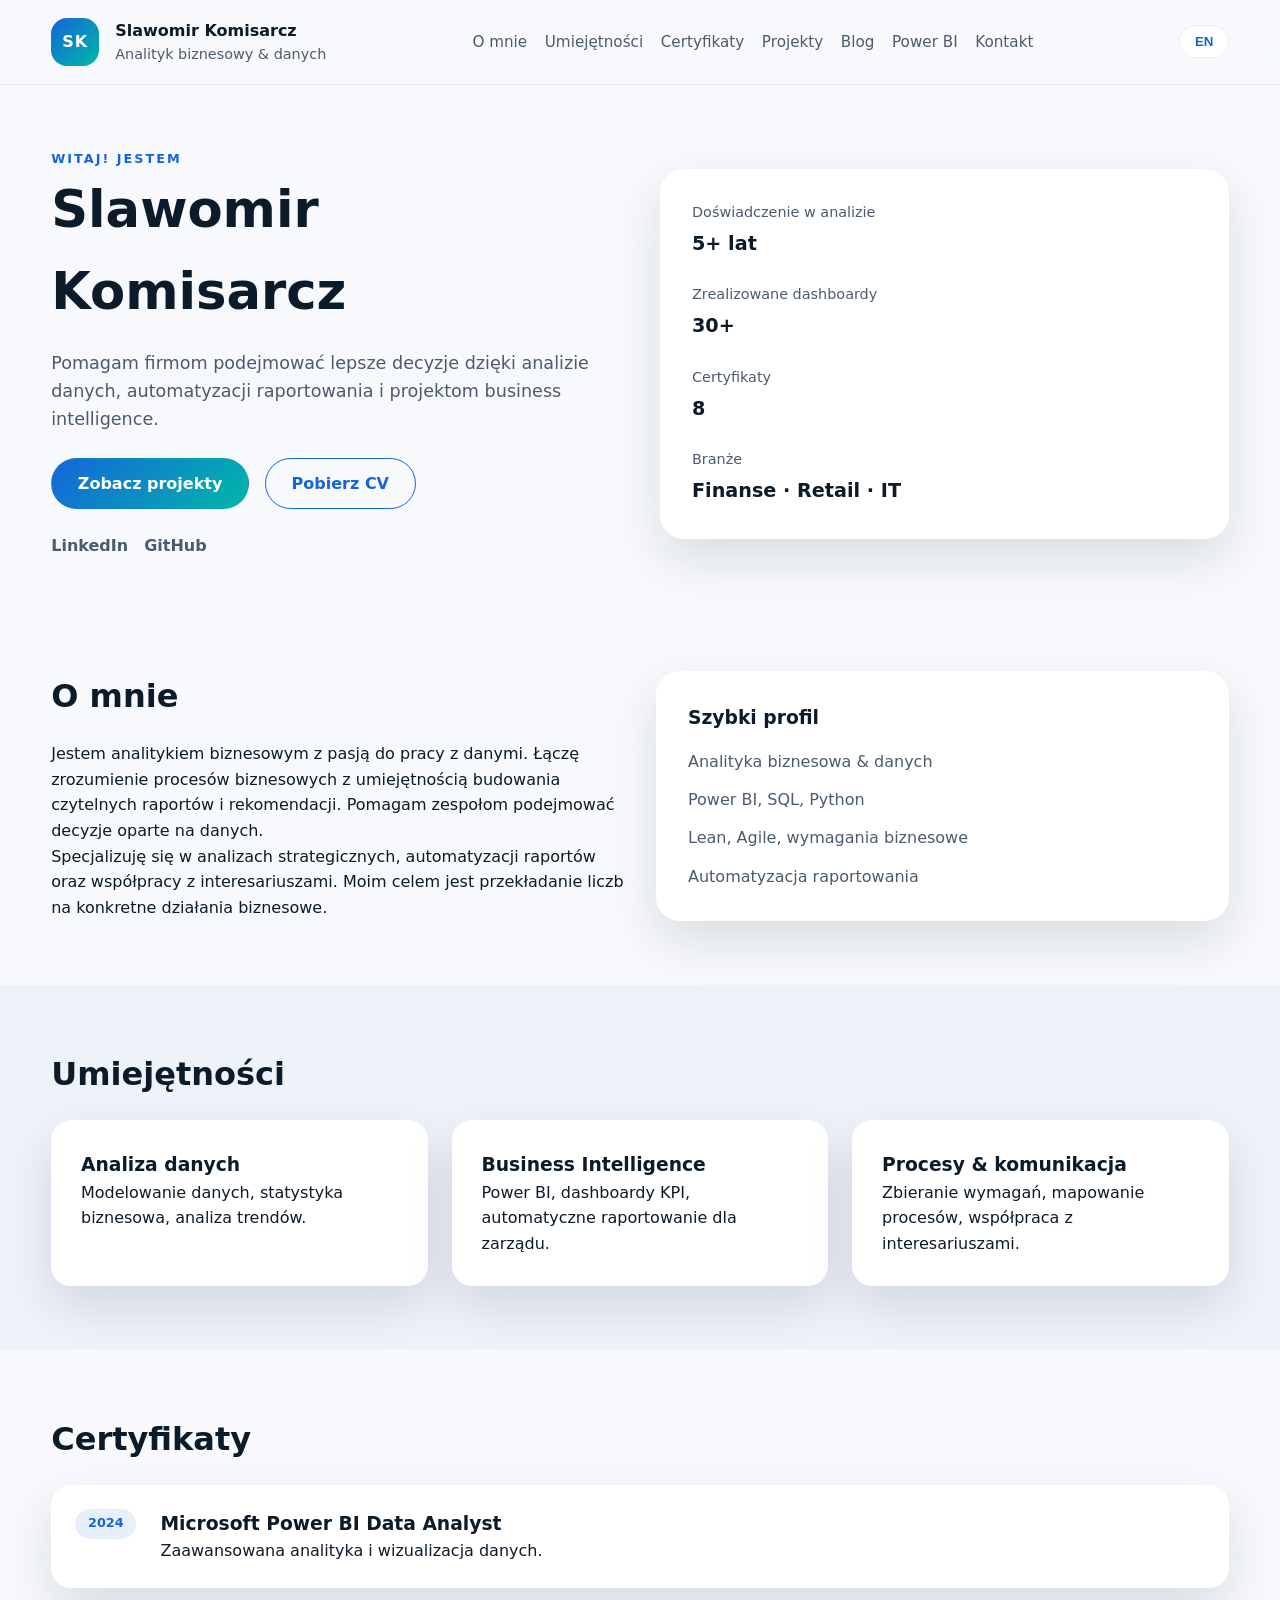
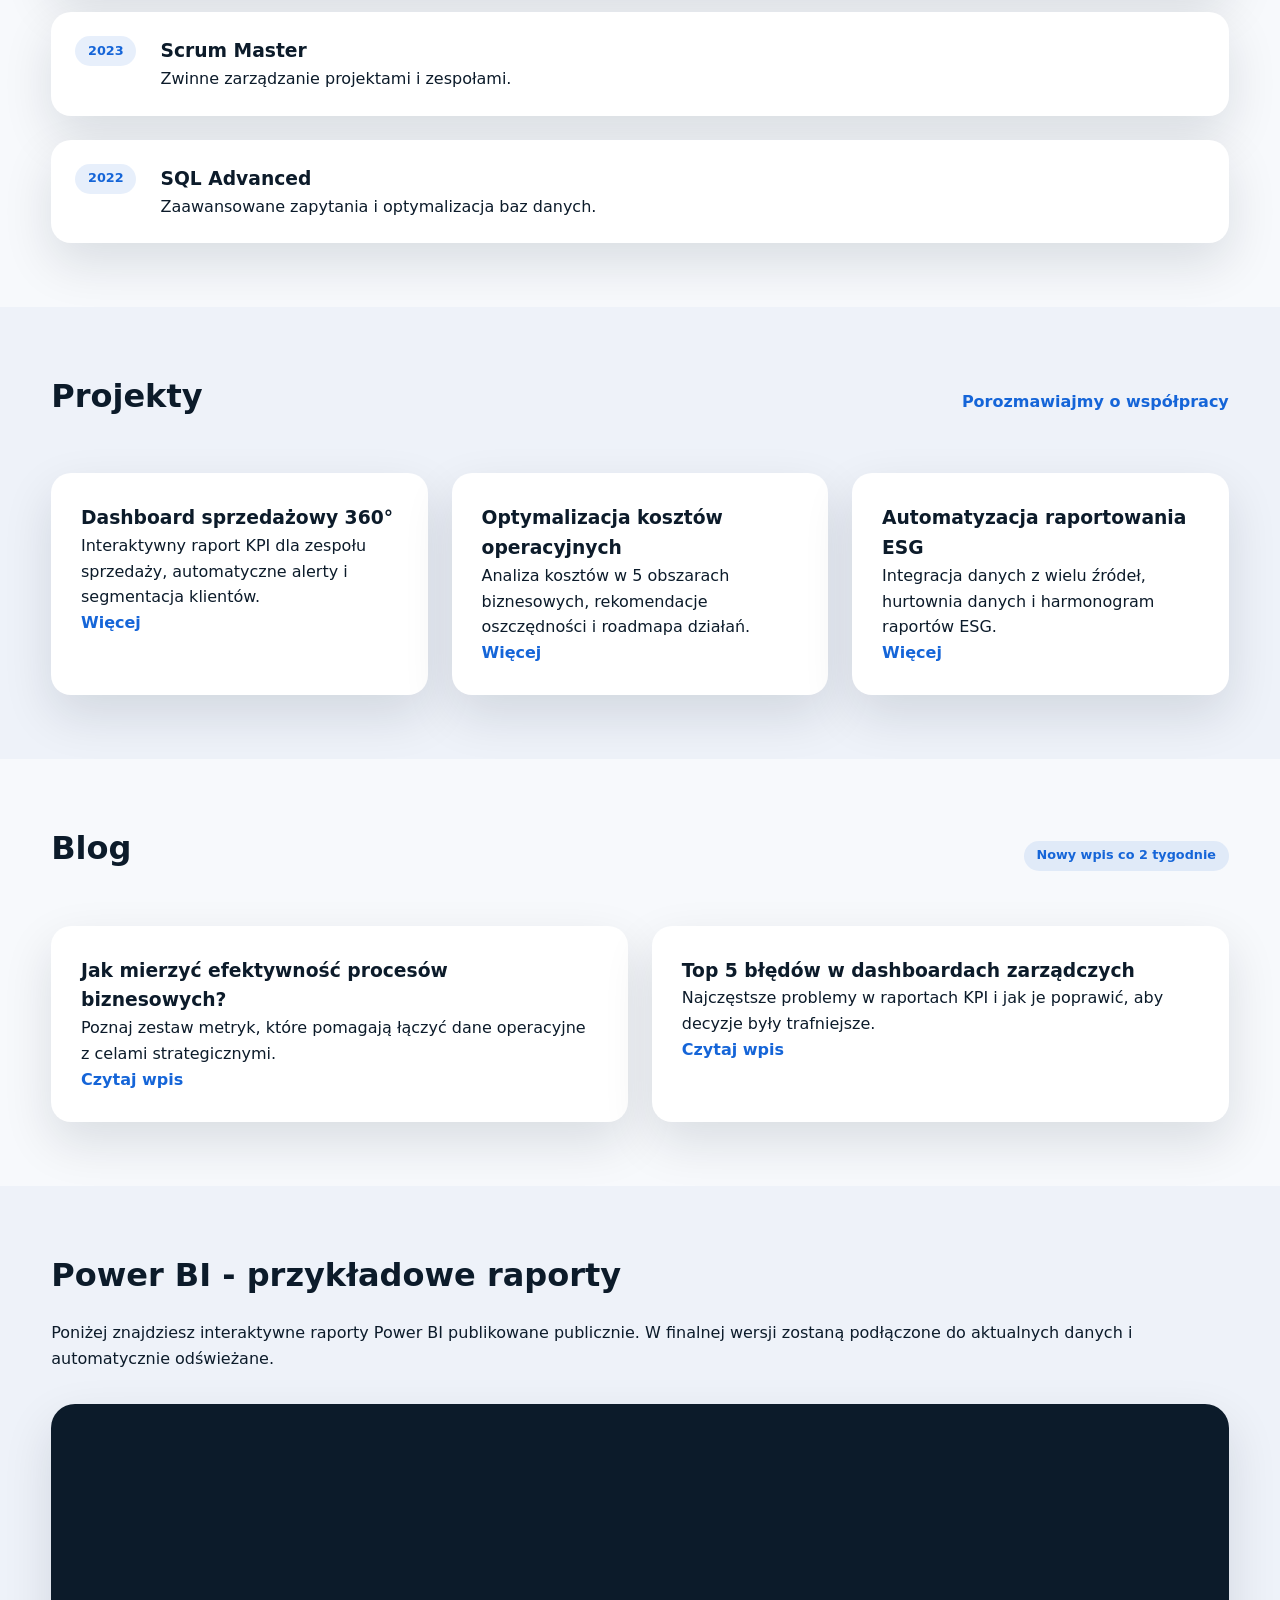
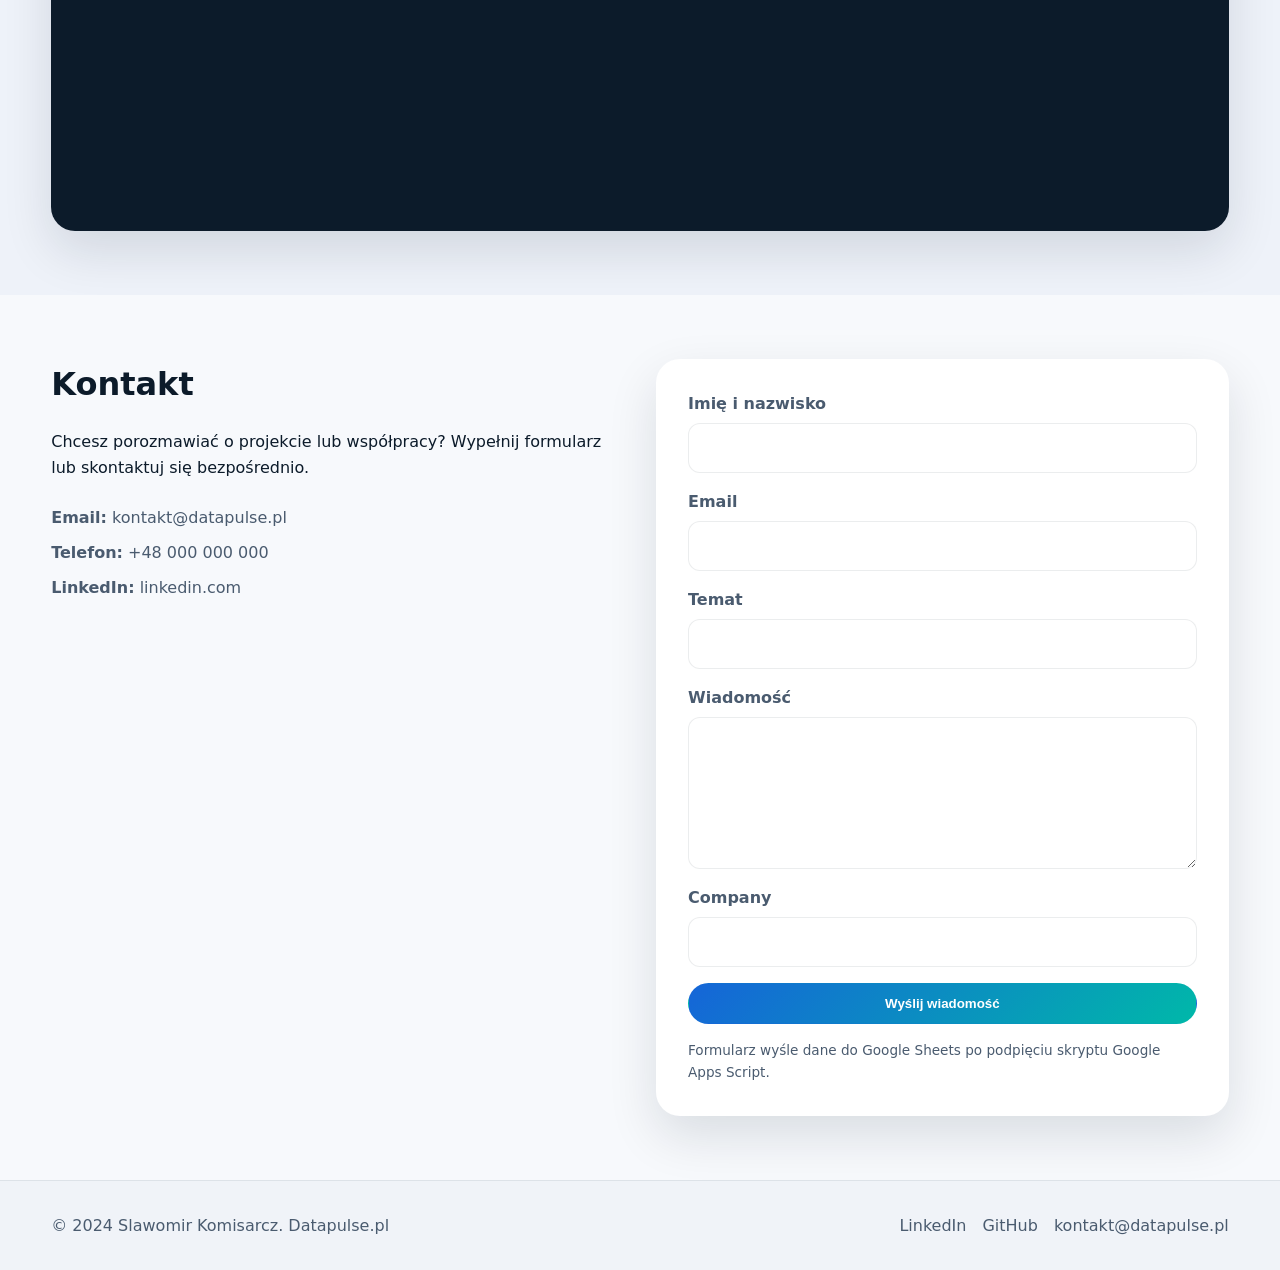
==== portfolio/index.html @ ee01ffb9 "Add portfolio website scaffold" ====
<!DOCTYPE html>
<html lang="pl">
  <head>
    <meta charset="UTF-8" />
    <meta name="viewport" content="width=device-width, initial-scale=1" />
    <title>Slawomir Komisarcz - Portfolio</title>
    <meta
      name="description"
      content="Portfolio analityka biznesowego i danych - projekty, certyfikaty, blog i raporty Power BI."
    />
    <link rel="stylesheet" href="styles.css" />
  </head>
  <body>
    <header class="site-header">
      <div class="container header-content">
        <div class="brand">
          <span class="brand-mark">SK</span>
          <div>
            <p class="brand-title">Slawomir Komisarcz</p>
            <p class="brand-subtitle" data-i18n="tagline">Analityk biznesowy &amp; danych</p>
          </div>
        </div>
        <nav class="main-nav">
          <a href="#about" data-i18n="nav.about">O mnie</a>
          <a href="#skills" data-i18n="nav.skills">Umiejętności</a>
          <a href="#certs" data-i18n="nav.certs">Certyfikaty</a>
          <a href="#projects" data-i18n="nav.projects">Projekty</a>
          <a href="#blog" data-i18n="nav.blog">Blog</a>
          <a href="#powerbi" data-i18n="nav.powerbi">Power BI</a>
          <a href="#contact" data-i18n="nav.contact">Kontakt</a>
        </nav>
        <button class="lang-toggle" type="button" data-lang-toggle>EN</button>
      </div>
    </header>

    <main>
      <section class="hero">
        <div class="container hero-content">
          <div class="hero-text">
            <p class="eyebrow" data-i18n="hero.eyebrow">Witaj! Jestem</p>
            <h1>Slawomir Komisarcz</h1>
            <p class="lead" data-i18n="hero.lead">
              Pomagam firmom podejmować lepsze decyzje dzięki analizie danych, automatyzacji raportowania i
              projektom business intelligence.
            </p>
            <div class="hero-actions">
              <a class="button primary" href="#projects" data-i18n="hero.primary">Zobacz projekty</a>
              <a class="button ghost" href="assets/CV-Slawomir-Komisarczyk.pdf" data-i18n="hero.secondary" download
                >Pobierz CV</a
              >
            </div>
            <div class="hero-socials">
              <a href="https://www.linkedin.com/in/slawomir-komisarczyk/" target="_blank" rel="noreferrer">LinkedIn</a>
              <a href="https://github.com/" target="_blank" rel="noreferrer">GitHub</a>
            </div>
          </div>
          <div class="hero-card">
            <div class="metric">
              <p class="metric-label" data-i18n="hero.metric1">Doświadczenie w analizie</p>
              <p class="metric-value">5+ lat</p>
            </div>
            <div class="metric">
              <p class="metric-label" data-i18n="hero.metric2">Zrealizowane dashboardy</p>
              <p class="metric-value">30+</p>
            </div>
            <div class="metric">
              <p class="metric-label" data-i18n="hero.metric3">Certyfikaty</p>
              <p class="metric-value">8</p>
            </div>
            <div class="metric">
              <p class="metric-label" data-i18n="hero.metric4">Branże</p>
              <p class="metric-value">Finanse · Retail · IT</p>
            </div>
          </div>
        </div>
      </section>

      <section class="section" id="about">
        <div class="container two-columns">
          <div>
            <h2 data-i18n="about.title">O mnie</h2>
            <p data-i18n="about.body">
              Jestem analitykiem biznesowym z pasją do pracy z danymi. Łączę zrozumienie procesów biznesowych z
              umiejętnością budowania czytelnych raportów i rekomendacji. Pomagam zespołom podejmować decyzje
              oparte na danych.
            </p>
            <p data-i18n="about.body2">
              Specjalizuję się w analizach strategicznych, automatyzacji raportów oraz współpracy z
              interesariuszami. Moim celem jest przekładanie liczb na konkretne działania biznesowe.
            </p>
          </div>
          <div class="highlight">
            <h3 data-i18n="about.highlightTitle">Szybki profil</h3>
            <ul>
              <li data-i18n="about.highlight1">Analityka biznesowa &amp; danych</li>
              <li data-i18n="about.highlight2">Power BI, SQL, Python</li>
              <li data-i18n="about.highlight3">Lean, Agile, wymagania biznesowe</li>
              <li data-i18n="about.highlight4">Automatyzacja raportowania</li>
            </ul>
          </div>
        </div>
      </section>

      <section class="section alt" id="skills">
        <div class="container">
          <h2 data-i18n="skills.title">Umiejętności</h2>
          <div class="grid three">
            <article class="card">
              <h3 data-i18n="skills.card1.title">Analiza danych</h3>
              <p data-i18n="skills.card1.body">Modelowanie danych, statystyka biznesowa, analiza trendów.</p>
            </article>
            <article class="card">
              <h3 data-i18n="skills.card2.title">Business Intelligence</h3>
              <p data-i18n="skills.card2.body">
                Power BI, dashboardy KPI, automatyczne raportowanie dla zarządu.
              </p>
            </article>
            <article class="card">
              <h3 data-i18n="skills.card3.title">Procesy &amp; komunikacja</h3>
              <p data-i18n="skills.card3.body">
                Zbieranie wymagań, mapowanie procesów, współpraca z interesariuszami.
              </p>
            </article>
          </div>
        </div>
      </section>

      <section class="section" id="certs">
        <div class="container">
          <h2 data-i18n="certs.title">Certyfikaty</h2>
          <div class="timeline">
            <div class="timeline-item">
              <span class="pill">2024</span>
              <div>
                <h3>Microsoft Power BI Data Analyst</h3>
                <p data-i18n="certs.item1">Zaawansowana analityka i wizualizacja danych.</p>
              </div>
            </div>
            <div class="timeline-item">
              <span class="pill">2023</span>
              <div>
                <h3>Scrum Master</h3>
                <p data-i18n="certs.item2">Zwinne zarządzanie projektami i zespołami.</p>
              </div>
            </div>
            <div class="timeline-item">
              <span class="pill">2022</span>
              <div>
                <h3>SQL Advanced</h3>
                <p data-i18n="certs.item3">Zaawansowane zapytania i optymalizacja baz danych.</p>
              </div>
            </div>
          </div>
        </div>
      </section>

      <section class="section alt" id="projects">
        <div class="container">
          <div class="section-heading">
            <h2 data-i18n="projects.title">Projekty</h2>
            <a class="text-link" href="#contact" data-i18n="projects.cta">Porozmawiajmy o współpracy</a>
          </div>
          <div class="grid three">
            <article class="card project-card">
              <h3 data-i18n="projects.p1.title">Dashboard sprzedażowy 360°</h3>
              <p data-i18n="projects.p1.body">
                Interaktywny raport KPI dla zespołu sprzedaży, automatyczne alerty i segmentacja klientów.
              </p>
              <a href="projects/dashboard-sprzedazowy.html" class="text-link" data-i18n="projects.more">Więcej</a>
            </article>
            <article class="card project-card">
              <h3 data-i18n="projects.p2.title">Optymalizacja kosztów operacyjnych</h3>
              <p data-i18n="projects.p2.body">
                Analiza kosztów w 5 obszarach biznesowych, rekomendacje oszczędności i roadmapa działań.
              </p>
              <a href="projects/optymalizacja-kosztow.html" class="text-link" data-i18n="projects.more">Więcej</a>
            </article>
            <article class="card project-card">
              <h3 data-i18n="projects.p3.title">Automatyzacja raportowania ESG</h3>
              <p data-i18n="projects.p3.body">
                Integracja danych z wielu źródeł, hurtownia danych i harmonogram raportów ESG.
              </p>
              <a href="projects/raportowanie-esg.html" class="text-link" data-i18n="projects.more">Więcej</a>
            </article>
          </div>
        </div>
      </section>

      <section class="section" id="blog">
        <div class="container">
          <div class="section-heading">
            <h2 data-i18n="blog.title">Blog</h2>
            <span class="pill" data-i18n="blog.frequency">Nowy wpis co 2 tygodnie</span>
          </div>
          <div class="grid two">
            <article class="card">
              <h3 data-i18n="blog.post1.title">Jak mierzyć efektywność procesów biznesowych?</h3>
              <p data-i18n="blog.post1.body">
                Poznaj zestaw metryk, które pomagają łączyć dane operacyjne z celami strategicznymi.
              </p>
              <a href="blog/procesy-biznesowe.html" class="text-link" data-i18n="blog.read">Czytaj wpis</a>
            </article>
            <article class="card">
              <h3 data-i18n="blog.post2.title">Top 5 błędów w dashboardach zarządczych</h3>
              <p data-i18n="blog.post2.body">
                Najczęstsze problemy w raportach KPI i jak je poprawić, aby decyzje były trafniejsze.
              </p>
              <a href="blog/bledy-dashboardy.html" class="text-link" data-i18n="blog.read">Czytaj wpis</a>
            </article>
          </div>
        </div>
      </section>

      <section class="section alt" id="powerbi">
        <div class="container">
          <h2 data-i18n="powerbi.title">Power BI - przykładowe raporty</h2>
          <p data-i18n="powerbi.body">
            Poniżej znajdziesz interaktywne raporty Power BI publikowane publicznie. W finalnej wersji zostaną
            podłączone do aktualnych danych i automatycznie odświeżane.
          </p>
          <div class="powerbi-embed">
            <iframe
              title="Power BI raport"
              src="https://app.powerbi.com/view?r=YOUR_PUBLIC_REPORT"
              loading="lazy"
            ></iframe>
          </div>
        </div>
      </section>

      <section class="section" id="contact">
        <div class="container two-columns">
          <div>
            <h2 data-i18n="contact.title">Kontakt</h2>
            <p data-i18n="contact.body">
              Chcesz porozmawiać o projekcie lub współpracy? Wypełnij formularz lub skontaktuj się bezpośrednio.
            </p>
            <div class="contact-info">
              <p><strong>Email:</strong> kontakt@datapulse.pl</p>
              <p><strong>Telefon:</strong> +48 000 000 000</p>
              <p><strong>LinkedIn:</strong> <a href="https://www.linkedin.com/" target="_blank">linkedin.com</a></p>
            </div>
          </div>
          <form class="contact-form" action="" method="post">
            <input type="hidden" name="subject" value="Nowa wiadomość z portfolio" />
            <label>
              <span data-i18n="contact.form.name">Imię i nazwisko</span>
              <input name="name" type="text" required />
            </label>
            <label>
              <span data-i18n="contact.form.email">Email</span>
              <input name="email" type="email" required />
            </label>
            <label>
              <span data-i18n="contact.form.topic">Temat</span>
              <input name="topic" type="text" />
            </label>
            <label>
              <span data-i18n="contact.form.message">Wiadomość</span>
              <textarea name="message" rows="5" required></textarea>
            </label>
            <label class="honeypot" aria-hidden="true">
              <span>Company</span>
              <input name="company" type="text" tabindex="-1" autocomplete="off" />
            </label>
            <button type="submit" class="button primary" data-i18n="contact.form.submit">Wyślij wiadomość</button>
            <p class="form-note" data-i18n="contact.form.note">
              Formularz wyśle dane do Google Sheets po podpięciu skryptu Google Apps Script.
            </p>
          </form>
        </div>
      </section>
    </main>

    <footer class="site-footer">
      <div class="container footer-content">
        <p>© 2024 Slawomir Komisarcz. Datapulse.pl</p>
        <div class="footer-links">
          <a href="https://www.linkedin.com/" target="_blank">LinkedIn</a>
          <a href="https://github.com/" target="_blank">GitHub</a>
          <a href="mailto:kontakt@datapulse.pl">kontakt@datapulse.pl</a>
        </div>
      </div>
    </footer>

    <script src="scripts.js"></script>
  </body>
</html>
---- portfolio/styles.css ----
:root {
  color-scheme: light;
  --bg: #f7f9fc;
  --text: #0c1b2a;
  --muted: #4a5b6f;
  --brand: #1565d8;
  --brand-dark: #0b3a7a;
  --accent: #00b8a9;
  --card: #ffffff;
  --border: rgba(12, 27, 42, 0.08);
  --shadow: 0 20px 50px rgba(12, 27, 42, 0.12);
}

* {
  box-sizing: border-box;
  margin: 0;
  padding: 0;
}

body {
  font-family: "Inter", "Segoe UI", system-ui, sans-serif;
  background: var(--bg);
  color: var(--text);
  line-height: 1.6;
}

a {
  color: inherit;
  text-decoration: none;
}

img {
  max-width: 100%;
}

.container {
  width: min(1200px, 92%);
  margin: 0 auto;
}

.site-header {
  position: sticky;
  top: 0;
  z-index: 10;
  background: rgba(247, 249, 252, 0.9);
  backdrop-filter: blur(20px);
  border-bottom: 1px solid var(--border);
}

.header-content {
  display: flex;
  align-items: center;
  justify-content: space-between;
  padding: 1.1rem 0;
  gap: 1rem;
}

.brand {
  display: flex;
  align-items: center;
  gap: 1rem;
}

.brand-mark {
  display: grid;
  place-items: center;
  width: 48px;
  height: 48px;
  background: linear-gradient(135deg, var(--brand), var(--accent));
  color: #fff;
  border-radius: 16px;
  font-weight: 700;
  letter-spacing: 1px;
}

.brand-title {
  font-weight: 700;
}

.brand-subtitle {
  color: var(--muted);
  font-size: 0.9rem;
}

.main-nav {
  display: flex;
  gap: 1.1rem;
  flex-wrap: wrap;
  font-size: 0.95rem;
}

.main-nav a {
  color: var(--muted);
  transition: color 0.2s ease;
}

.main-nav a:hover {
  color: var(--brand);
}

.lang-toggle {
  border: 1px solid var(--border);
  padding: 0.5rem 0.9rem;
  border-radius: 999px;
  background: #fff;
  cursor: pointer;
  font-weight: 600;
  color: var(--brand);
}

.hero {
  padding: 4rem 0 3rem;
}

.hero-content {
  display: grid;
  grid-template-columns: repeat(auto-fit, minmax(280px, 1fr));
  gap: 2.5rem;
  align-items: center;
}

.hero-text h1 {
  font-size: clamp(2.4rem, 4vw, 3.5rem);
  margin-bottom: 1rem;
}

.eyebrow {
  color: var(--brand);
  font-weight: 600;
  text-transform: uppercase;
  letter-spacing: 2px;
  font-size: 0.8rem;
}

.lead {
  font-size: 1.1rem;
  color: var(--muted);
  margin-bottom: 1.5rem;
}

.hero-actions {
  display: flex;
  gap: 1rem;
  flex-wrap: wrap;
  margin-bottom: 1.5rem;
}

.button {
  display: inline-flex;
  align-items: center;
  justify-content: center;
  padding: 0.75rem 1.6rem;
  border-radius: 999px;
  font-weight: 600;
  border: 1px solid transparent;
  transition: transform 0.2s ease, box-shadow 0.2s ease;
}

.button:hover {
  transform: translateY(-2px);
  box-shadow: var(--shadow);
}

.button.primary {
  background: linear-gradient(135deg, var(--brand), var(--accent));
  color: #fff;
}

.button.ghost {
  border-color: var(--brand);
  color: var(--brand);
  background: transparent;
}

.hero-socials {
  display: flex;
  gap: 1rem;
  color: var(--muted);
  font-weight: 600;
}

.hero-card {
  background: var(--card);
  border-radius: 24px;
  padding: 2rem;
  box-shadow: var(--shadow);
  display: grid;
  gap: 1.5rem;
}

.metric-label {
  color: var(--muted);
  font-size: 0.9rem;
}

.metric-value {
  font-weight: 700;
  font-size: 1.2rem;
  margin-top: 0.3rem;
}

.section {
  padding: 4rem 0;
}

.section.alt {
  background: #eef2f9;
}

.section h2 {
  font-size: 2rem;
  margin-bottom: 1.2rem;
}

.two-columns {
  display: grid;
  grid-template-columns: repeat(auto-fit, minmax(280px, 1fr));
  gap: 2rem;
  align-items: start;
}

.highlight {
  background: var(--card);
  padding: 2rem;
  border-radius: 24px;
  box-shadow: var(--shadow);
}

.highlight ul,
ul.highlight {
  list-style: none;
  margin-top: 1rem;
  display: grid;
  gap: 0.8rem;
  color: var(--muted);
}

.highlight ul {
  margin-top: 1rem;
}

.grid {
  display: grid;
  gap: 1.5rem;
}

.grid.three {
  grid-template-columns: repeat(auto-fit, minmax(240px, 1fr));
}

.grid.two {
  grid-template-columns: repeat(auto-fit, minmax(260px, 1fr));
}

.card {
  background: var(--card);
  padding: 1.8rem;
  border-radius: 20px;
  box-shadow: var(--shadow);
  border: 1px solid transparent;
  transition: border 0.2s ease, transform 0.2s ease;
}

.card:hover {
  border-color: rgba(21, 101, 216, 0.2);
  transform: translateY(-4px);
}

.text-link {
  color: var(--brand);
  font-weight: 600;
}

.section-heading {
  display: flex;
  align-items: baseline;
  justify-content: space-between;
  gap: 1rem;
  margin-bottom: 2rem;
}

.timeline {
  display: grid;
  gap: 1.5rem;
}

.timeline-item {
  display: flex;
  gap: 1.5rem;
  align-items: flex-start;
  background: var(--card);
  padding: 1.5rem;
  border-radius: 20px;
  box-shadow: var(--shadow);
}

.pill {
  background: rgba(21, 101, 216, 0.1);
  color: var(--brand);
  padding: 0.3rem 0.8rem;
  border-radius: 999px;
  font-weight: 600;
  font-size: 0.8rem;
}

.powerbi-embed {
  margin-top: 2rem;
  border-radius: 24px;
  overflow: hidden;
  box-shadow: var(--shadow);
  background: #0c1b2a;
}

.powerbi-embed iframe {
  width: 100%;
  height: 420px;
  border: none;
}

.contact-info {
  margin-top: 1.5rem;
  display: grid;
  gap: 0.6rem;
  color: var(--muted);
}

.contact-form {
  background: var(--card);
  padding: 2rem;
  border-radius: 24px;
  box-shadow: var(--shadow);
  display: grid;
  gap: 1rem;
}

.contact-form label {
  display: grid;
  gap: 0.4rem;
  font-weight: 600;
  color: var(--muted);
}

.contact-form input,
.contact-form textarea {
  padding: 0.7rem;
  border-radius: 12px;
  border: 1px solid var(--border);
  font: inherit;
}

.honeypot {
  display: none;
}

.form-note {
  color: var(--muted);
  font-size: 0.85rem;
}

.site-footer {
  padding: 2rem 0;
  border-top: 1px solid var(--border);
  background: #f0f3f8;
}

.footer-content {
  display: flex;
  align-items: center;
  justify-content: space-between;
  flex-wrap: wrap;
  gap: 1rem;
  color: var(--muted);
}

.footer-links {
  display: flex;
  gap: 1rem;
}

@media (max-width: 900px) {
  .main-nav {
    display: none;
  }
}
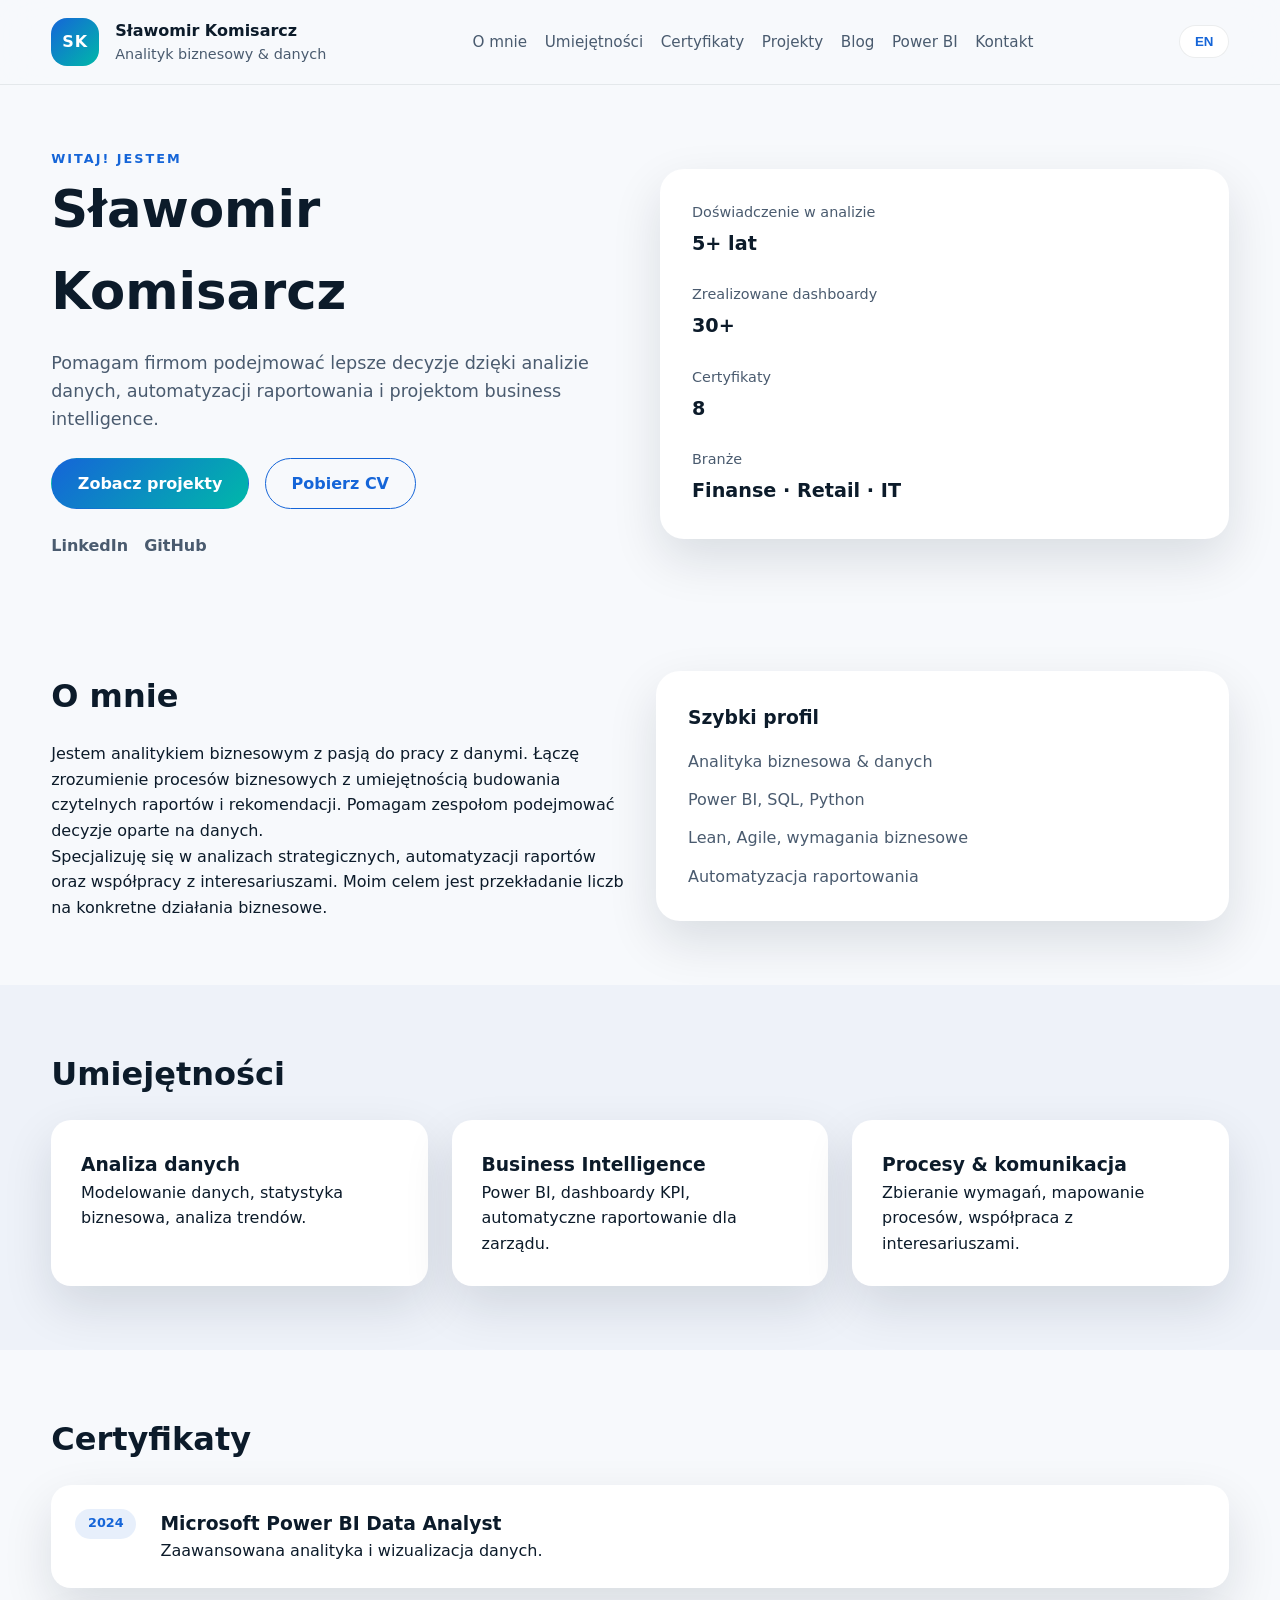
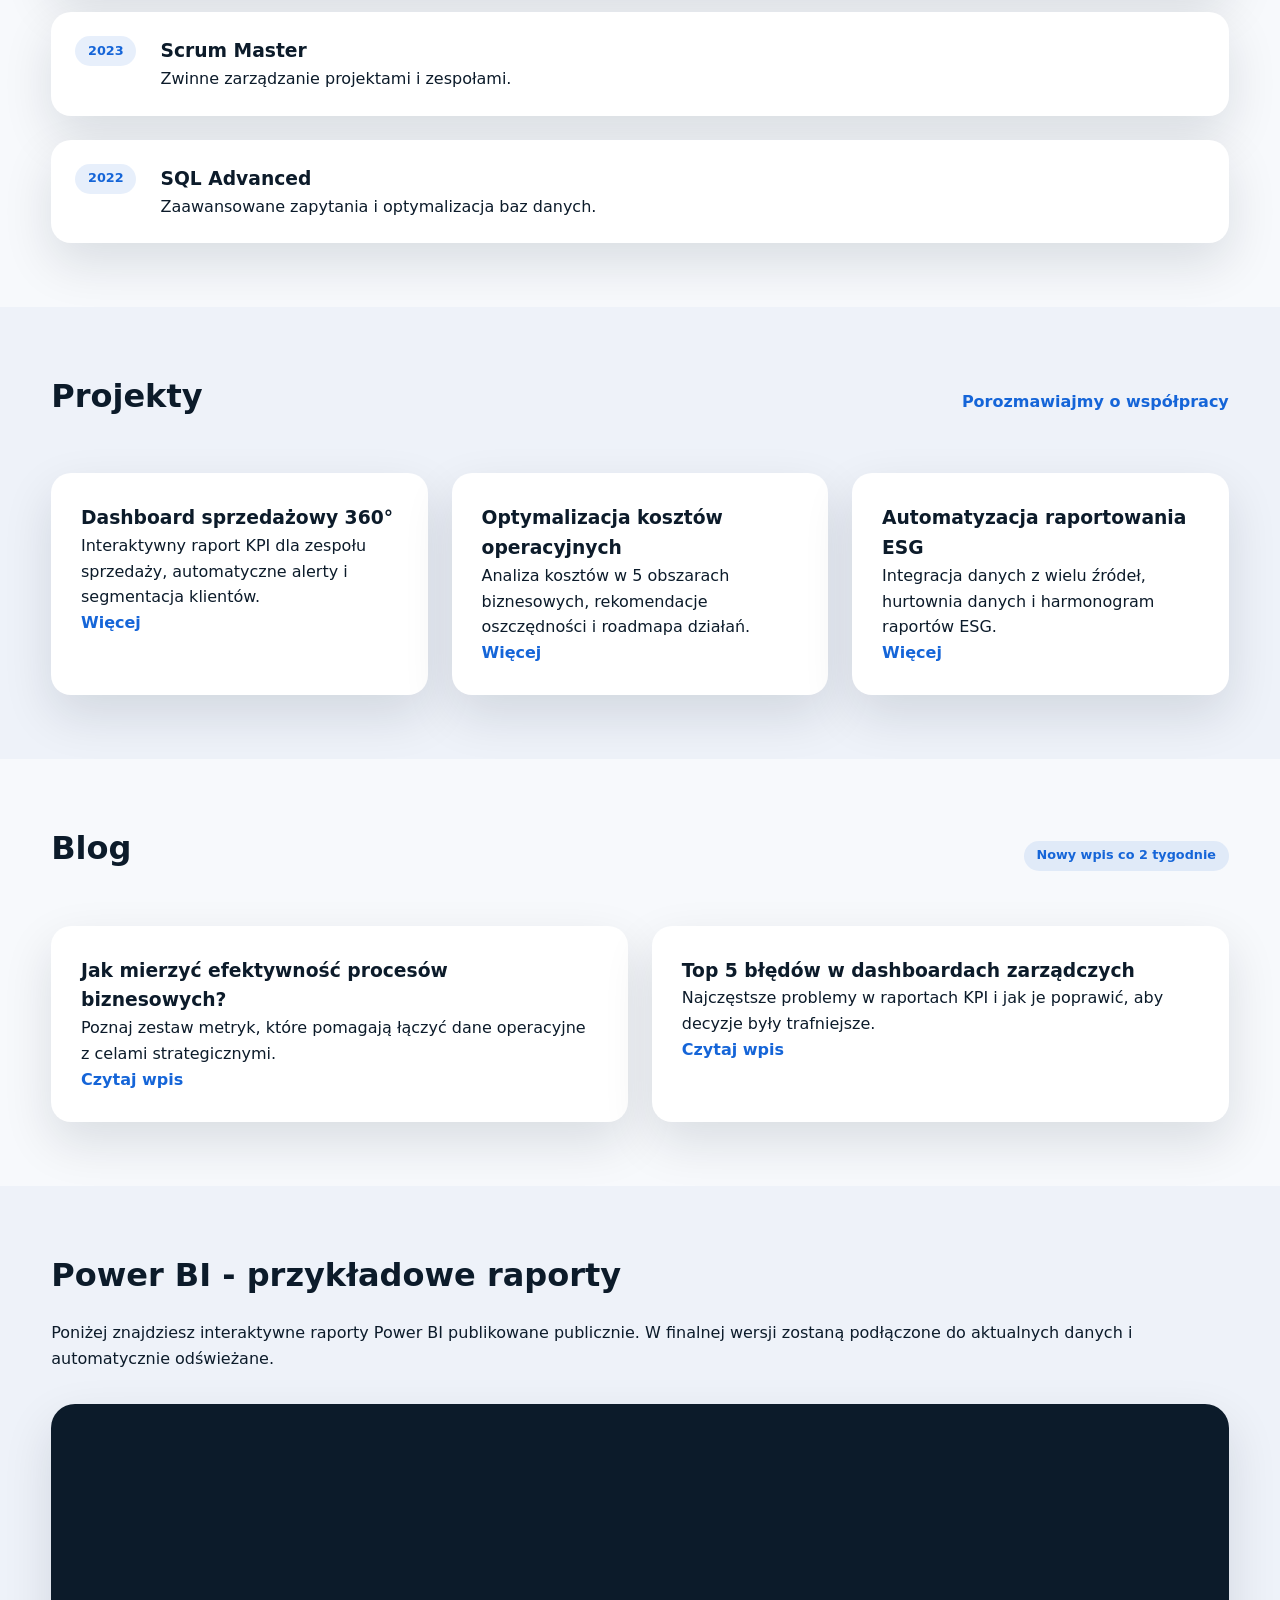
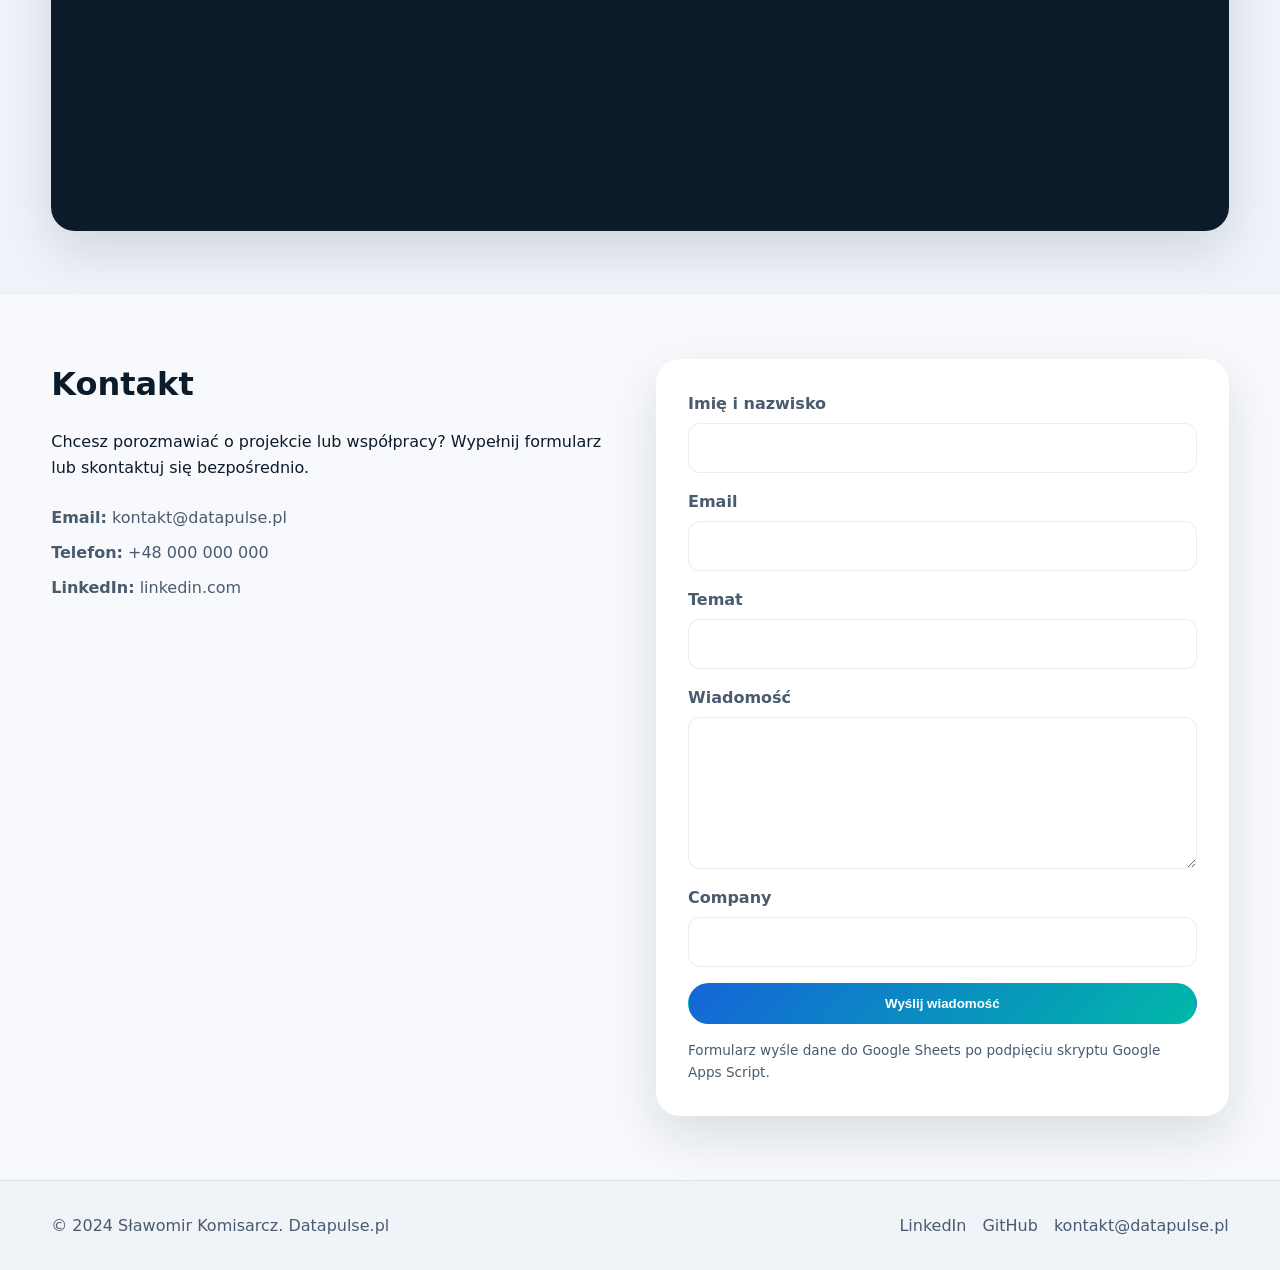
==== commit cd529654: "Fix portfolio name accents" ====
--- a/portfolio/index.html
+++ b/portfolio/index.html
@@ -3,7 +3,7 @@
   <head>
     <meta charset="UTF-8" />
     <meta name="viewport" content="width=device-width, initial-scale=1" />
-    <title>Slawomir Komisarcz - Portfolio</title>
+    <title>Sławomir Komisarcz - Portfolio</title>
     <meta
       name="description"
       content="Portfolio analityka biznesowego i danych - projekty, certyfikaty, blog i raporty Power BI."
@@ -16,7 +16,7 @@
         <div class="brand">
           <span class="brand-mark">SK</span>
           <div>
-            <p class="brand-title">Slawomir Komisarcz</p>
+            <p class="brand-title">Sławomir Komisarcz</p>
             <p class="brand-subtitle" data-i18n="tagline">Analityk biznesowy &amp; danych</p>
           </div>
         </div>
@@ -38,14 +38,14 @@
         <div class="container hero-content">
           <div class="hero-text">
             <p class="eyebrow" data-i18n="hero.eyebrow">Witaj! Jestem</p>
-            <h1>Slawomir Komisarcz</h1>
+            <h1>Sławomir Komisarcz</h1>
             <p class="lead" data-i18n="hero.lead">
               Pomagam firmom podejmować lepsze decyzje dzięki analizie danych, automatyzacji raportowania i
               projektom business intelligence.
             </p>
             <div class="hero-actions">
               <a class="button primary" href="#projects" data-i18n="hero.primary">Zobacz projekty</a>
-              <a class="button ghost" href="assets/CV-Slawomir-Komisarczyk.pdf" data-i18n="hero.secondary" download
+              <a class="button ghost" href="assets/CV-Sławomir-Komisarczyk.pdf" data-i18n="hero.secondary" download
                 >Pobierz CV</a
               >
             </div>
@@ -274,7 +274,7 @@
 
     <footer class="site-footer">
       <div class="container footer-content">
-        <p>© 2024 Slawomir Komisarcz. Datapulse.pl</p>
+        <p>© 2024 Sławomir Komisarcz. Datapulse.pl</p>
         <div class="footer-links">
           <a href="https://www.linkedin.com/" target="_blank">LinkedIn</a>
           <a href="https://github.com/" target="_blank">GitHub</a>
